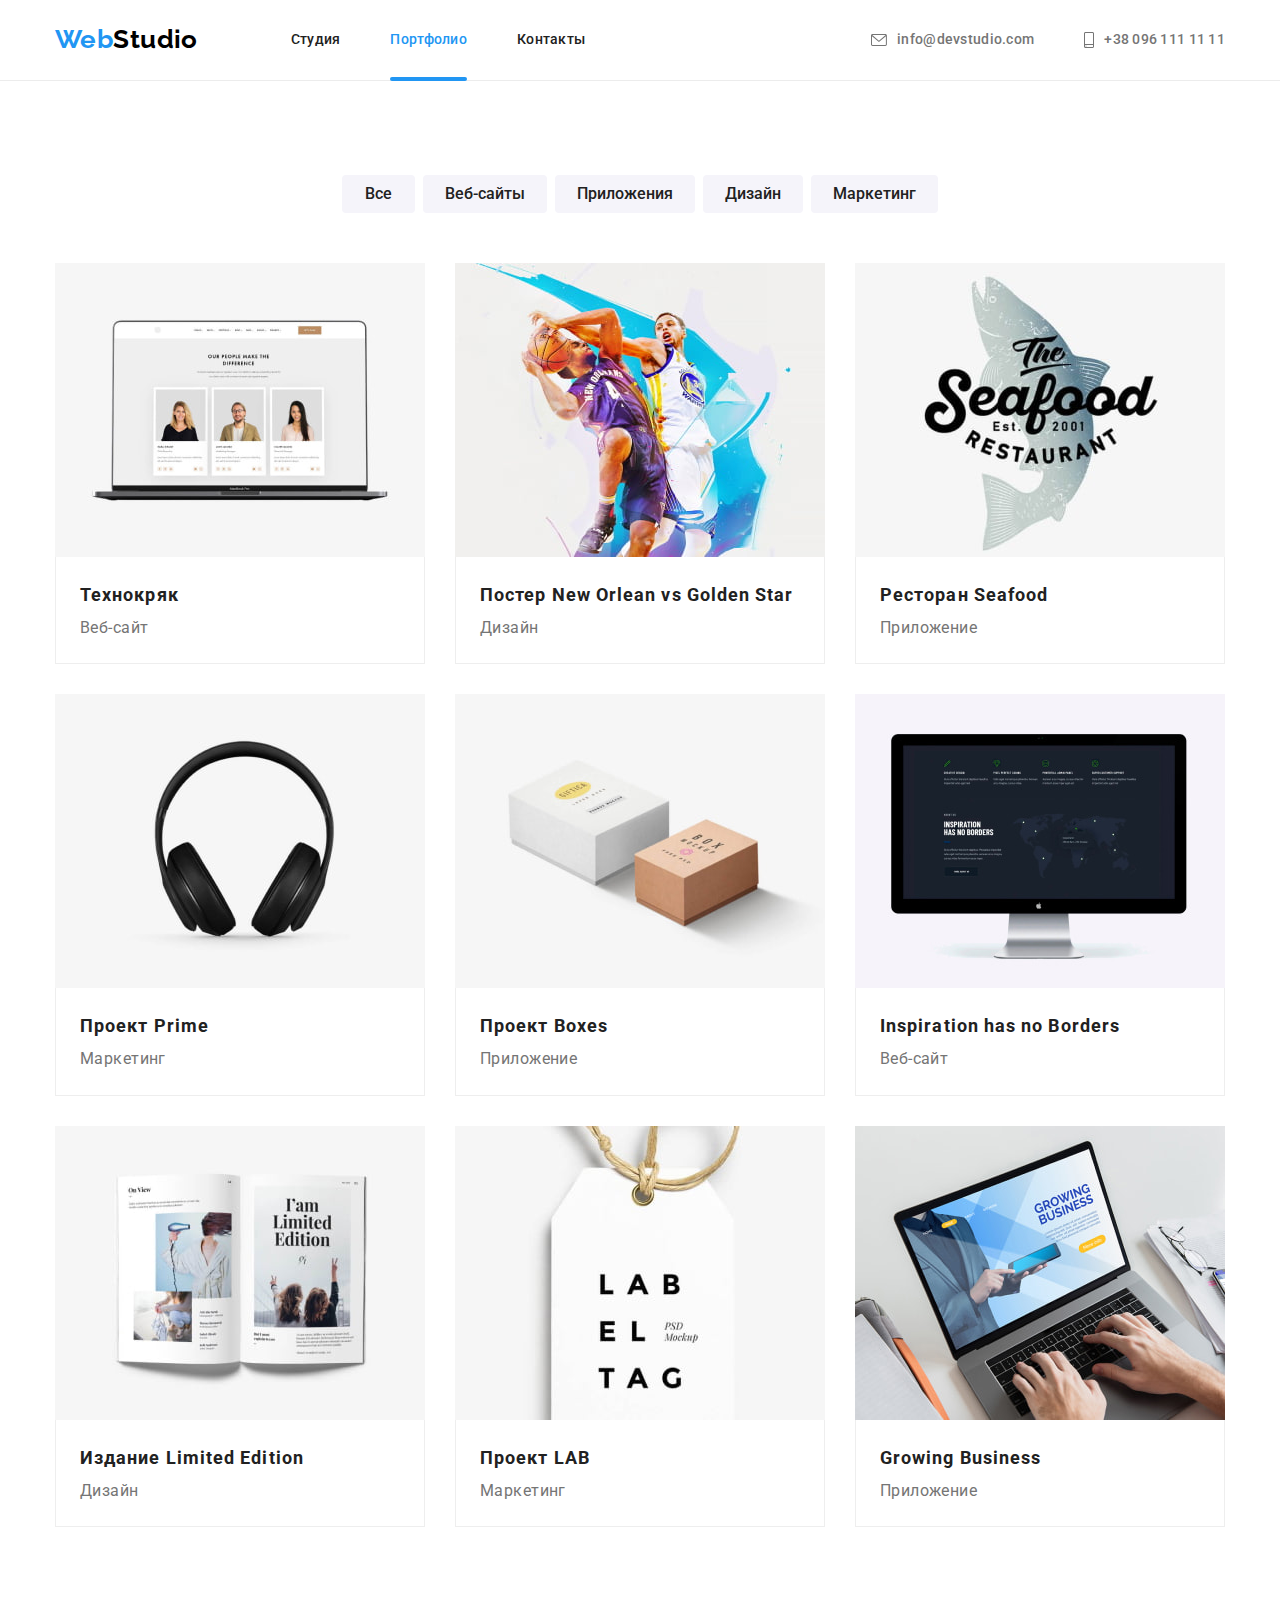
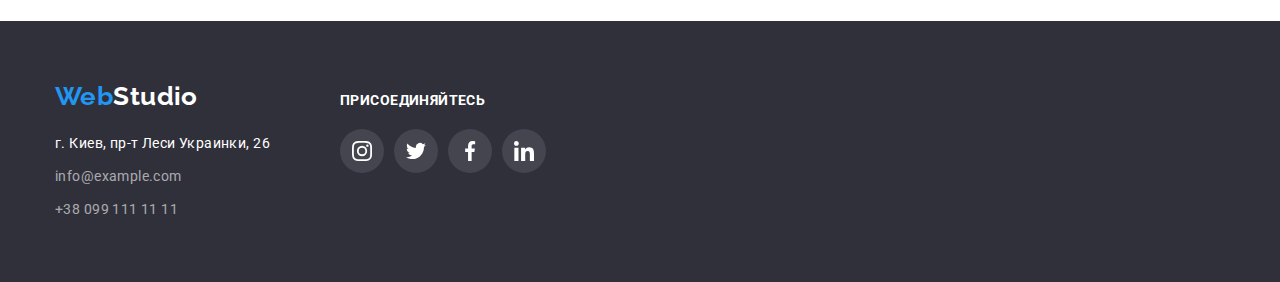
==== portfolio.html @ b10bb360 "Клонирует репозиторий и добавляет файлы из ДЗ№5" ====
<!DOCTYPE html>
<html lang="ru">
  <head>
    <meta charset="UTF-8" />
    <meta name="viewport" content="width=device-width, initial-scale=1.0" />
    <title>Document</title>
    <link
      rel="stylesheet"
      href="https://cdnjs.cloudflare.com/ajax/libs/modern-normalize/1.0.0/modern-normalize.min.css"
    />
    <link rel="preconnect" href="https://fonts.gstatic.com" />
    <link
      href="https://fonts.googleapis.com/css2?family=Raleway:wght@700&family=Roboto:wght@400;500;700;900&display=swap"
      rel="stylesheet"
    />
    <link rel="stylesheet" href="./css/styles.css" />
  </head>

  <body>
    <!-- Шапка -->
    <header class="header">
      <div class="container header-flex">
        <nav class="header-flex">
          <a href="#" class="logo"><span class="logo-item">Web</span>Studio</a>
          <ul class="nav-list">
            <li class="item">
              <a href="./index.html" class="link">Студия</a>
            </li>
            <li class="item">
              <a href="./portfolio.html" class="link current">Портфолио</a>
            </li>
            <li class="item">
              <a href="#" class="link">Контакты</a>
            </li>
          </ul>
        </nav>
        <ul class="contacts-list">
          <li class="item">
            <a href="mailto:info@devstudio.com" class="link">
              <svg class="contacts-icon" width="16" height="12">
                <use href="./images/symbol-defs (1).svg#icon-envelope"></use>
              </svg>
              info@devstudio.com</a>
          </li>
          <li class="item">
            <a href="tel:380961111111" class="link">
              <svg class="contacts-icon" width="10" height="16">
                <use href="./images/symbol-defs (1).svg#icon-smartphone"></use>
              </svg>+38 096 111 11 11</a>
          </li>
        </ul>
      </div>
    </header>
    <main>
      <section class="section">
        <div class="container">
          <h1 class="visually-hidden">Наши работы</h1>
          <ul class="filter">
            <li class="item">
              <button type="button">Все</button>
            </li>
            <li class="item">
              <button type="button">Веб-сайты</button>
            </li>
            <li class="item">
              <button type="button">Приложения</button>
            </li>
            <li class="item">
              <button type="button">Дизайн</button>
            </li>
            <li class="item">
              <button type="button">Маркетинг</button>
            </li>
          </ul>

          <ul class="works-list">
            <li class="item">
              <a href="#" class="link">
                <div class="photo-card">
                <img src="./images/li1.jpg" alt="Ноутбук" width="370" />
                <div class="card-overlay">
                  <p class="text-overlay">Технокряк это современная площадка распространения коронавируса. Компании используют эту платформу для цифрового
                  шпионажа и атак на защищённые сервера конкурентов.</p>
                </div>
              </div>
                <div class="item-border">
                  <h2 class="title">Технокряк</h2>
                  <p class="text">Веб-сайт</p>
                </div>
              </a>
            </li>
            <li class="item">
              <a href="#" class="link">
                <div class="photo-card">
                <img
                  src="./images/li2.jpg"
                  alt="Два баскетболиста"
                  width="370"
                />
                <div class="card-overlay">
                  <p class="text-overlay">Технокряк это современная площадка распространения коронавируса. Компании используют эту
                    платформу для цифрового
                    шпионажа и атак на защищённые сервера конкурентов.</p>
                </div>
                </div>
                <div class="item-border">
                  <h2 class="title">Постер New Orlean vs Golden Star</h2>
                  <p class="text">Дизайн</p>
                </div>
              </a>
            </li>
            <li class="item">
              <a href="#" class="link">
                <div class="photo-card">
                <img
                  src="./images/li3.jpg"
                  alt="Логотип ресторана"
                  width="370"
                />
                <div class="card-overlay">
                  <p class="text-overlay">Технокряк это современная площадка распространения коронавируса. Компании используют эту
                    платформу для цифрового
                    шпионажа и атак на защищённые сервера конкурентов.</p>
                </div>
                </div>
                <div class="item-border">
                  <h2 class="title">Ресторан Seafood</h2>
                  <p class="text">Приложение</p>
                </div>
              </a>
            </li>
            <li class="item">
              <a href="#" class="link">
                <div class="photo-card">
                <img
                  src="./images/li4.jpg"
                  alt="Накладные наушники"
                  width="370"
                />
                <div class="card-overlay">
                  <p class="text-overlay">Технокряк это современная площадка распространения коронавируса. Компании используют эту
                    платформу для цифрового
                    шпионажа и атак на защищённые сервера конкурентов.</p>
                </div>
                </div>
                <div class="item-border">
                  <h2 class="title">Проект Prime</h2>
                  <p class="text">Маркетинг</p>
                </div>
              </a>
            </li>
            <li class="item">
              <a href="#" class="link">
                <div class="photo-card">
                <img
                  src="./images/li5.jpg"
                  alt="Коробки с логотипами"
                  width="370"
                />
                <div class="card-overlay">
                  <p class="text-overlay">Технокряк это современная площадка распространения коронавируса. Компании используют эту
                    платформу для цифрового
                    шпионажа и атак на защищённые сервера конкурентов.</p>
                </div>
                </div>
                <div class="item-border">
                  <h2 class="title">Проект Boxes</h2>
                  <p class="text">Приложение</p>
                </div>
              </a>
            </li>
            <li class="item">
              <a href="#" class="link">
                <div class="photo-card">
                <img src="./images/li6.jpg" alt="iMac" width="370" />
                <div class="card-overlay">
                  <p class="text-overlay">Технокряк это современная площадка распространения коронавируса. Компании используют эту
                    платформу для цифрового
                    шпионажа и атак на защищённые сервера конкурентов.</p>
                </div>
                </div>
                <div class="item-border">
                  <h2 class="title">Inspiration has no Borders</h2>
                  <p class="text">Веб-сайт</p>
                </div>
              </a>
            </li>
            <li class="item">
              <a href="#" class="link">
                <div class="photo-card">
                <img
                  src="./images/li7.jpg"
                  alt="Раскрытый журнал"
                  width="370"
                />
                <div class="card-overlay">
                  <p class="text-overlay">Технокряк это современная площадка распространения коронавируса. Компании используют эту
                    платформу для цифрового
                    шпионажа и атак на защищённые сервера конкурентов.</p>
                </div>
                </div>
                <div class="item-border">
                  <h2 class="title">Издание Limited Edition</h2>
                  <p class="text">Дизайн</p>
                </div>
              </a>
            </li>
            <li class="item">
              <a href="#" class="link">
                <div class="photo-card">
                <img
                  src="./images/li8.jpg"
                  alt="Бирка с логотипом"
                  width="370"
                />
                <div class="card-overlay">
                  <p class="text-overlay">Технокряк это современная площадка распространения коронавируса. Компании используют эту
                    платформу для цифрового
                    шпионажа и атак на защищённые сервера конкурентов.</p>
                </div>
              </div>
                <div class="item-border">
                  <h2 class="title">Проект LAB</h2>
                  <p class="text">Маркетинг</p>
                </div>
              </a>
            </li>
            <li class="item">
              <a href="#" class="link">
                <div class="photo-card">
                <img
                  src="./images/li9.jpg"
                  alt="Ноутбук, на котором печатают"
                  width="370"
                />
                <div class="card-overlay">
                  <p class="text-overlay">Технокряк это современная площадка распространения коронавируса. Компании используют эту
                    платформу для цифрового
                    шпионажа и атак на защищённые сервера конкурентов.</p>
                </div>
                </div>
                <div class="item-border">
                  <h2 class="title">Growing Business</h2>
                  <p class="text">Приложение</p>
                </div>
              </a>
            </li>
          </ul>
        </div>
      </section>
    </main>
    <!-- Футер -->
    <footer class="footer">
      <div class="container">
        <div class="footer-blocks">
          <div class="contacts-block">
            <a href="#" class="logo"><span class="logo-item">Web</span>Studio</a>
            <address>г. Киев, пр-т Леси Украинки, 26</address>
            <ul>
              <li class="contacts-item">
                <a href="mailto:info@example.com" class="contacts-link">info@example.com</a>
              </li>
              <li class="contacts-item">
                <a href="tel:380991111111" class="contacts-link">+38 099 111 11 11</a>
              </li>
            </ul>
          </div>
    
          <div class="join-block">
            <p class="join-title">присоединяйтесь</p>
            <ul class="join-list">
              <li class="join-item">
                <a href="#" class="join-link">
                  <svg class="join-logo">
                    <use href="./images/symbol-defs (1).svg#icon-instagram"></use>
                  </svg>
                </a>
              </li>
              <li class="join-item">
                <a href="#" class="join-link">
                  <svg class="join-logo">
                    <use href="./images/symbol-defs (1).svg#icon-twitter"></use>
                  </svg>
                </a>
              </li>
              <li class="join-item">
                <a href="#" class="join-link">
                  <svg class="join-logo">
                    <use href="./images/symbol-defs (1).svg#icon-facebook"></use>
                  </svg>
                </a>
              </li>
              <li class="join-item">
                <a href="#" class="join-link">
                  <svg class="join-logo">
                    <use href="./images/symbol-defs (1).svg#icon-linkedin"></use>
                  </svg>
                </a>
              </li>
            </ul>
          </div>
        </div>
      </div>
    </footer>
  </body>
</html>
---- css/styles.css ----
:root {
  --primary-text-color: #757575;
  --title-text-color: #212121;
  --white-color: #ffffff;
  --accent-color: #2196f3;
  --primary-bcg-color: #2f303a;
  --sec-bcg-color: #f5f4fa;
  --black-color: #000000;
  --rgba-opacity-color: rgba(255, 255, 255, 0.6);
  --logo-color: #afb1b8;
  --hero-bcg-color: #c4c4c4;
  --item-border-color: #eeeeee;
  --animation-timing: 250ms;
  --cubic-bezier: cubic-bezier(0.4, 0, 0.2, 1);
}

body {
  font-family: Roboto, sans-serif;
  letter-spacing: 0.03em;
  font-size: 14px;
}

ul {
  list-style: none;
  margin-top: 0;
  margin-bottom: 0;
  padding-left: 0;
}

h1,
h2,
h3,
p {
  margin-top: 0;
  margin-bottom: 0;
}

img {
  display: block;
  max-width: 100%;
  height: auto;
}

.container {
  margin-left: auto;
  margin-right: auto;
  width: 1200px;
  padding-left: 15px;
  padding-right: 15px;
}

/* Шапка сайта */

.header {
  display: flex;

  background-color: var(--white-color);
  border-bottom: 1px solid #ececec;
}

.header-flex {
  max-height: 80px;
  display: flex;
  align-items: center;
}

.logo,
.logo-item {
  color: var(--black-color);

  font-family: Raleway, sans-serif;
  font-weight: 700;
  font-size: 26px;
  line-height: 1.2;
  text-decoration: none;
}

.logo-item {
  color: var(--accent-color);
}

.nav-list {
  display: flex;
  margin-left: 93px;
}

.nav-list .item:not(:last-child) {
  margin-right: 50px;
}

.nav-list,
.contacts-list {
  padding: 0;
  font-weight: 500;
  line-height: 1.14;
  letter-spacing: 0.02em;
}

.nav-list .link {
  position: relative;

  display: block;
  padding-top: 32px;
  padding-bottom: 32px;

  color: var(--title-text-color);
  text-decoration: none;

  transition-property: color;
  transition-duration: var(--animation-timing);
  transition-timing-function: var(--cubic-bezier);
}

.nav-list .link::after {
  content: '';

  position: absolute;
  left: 0;
  bottom: -1px;

  border-radius: 2px;

  width: 100%;
  height: 4px;

  background-color: var(--accent-color);

  opacity: 0;

  transition-property: opacity;
  transition-duration: var(--animation-timing);
  transition-timing-function: var(--cubic-bezier);
}

.link.current::after,
.nav-list .link:hover::after,
.nav-list .link:focus::after {
  opacity: 1;
}

.nav-list .link:hover,
.nav-list .link:focus {
  color: var(--accent-color);
}

.nav-list .link.current {
  color: var(--accent-color);
}

.contacts-list {
  display: flex;
  align-items: center;
  margin-left: auto;
}

.contacts-list .item:not(:last-child) {
  margin-right: 50px;
}

.contacts-list .link {
  display: flex;
  align-items: center;
  /* display: block; */
  padding-top: 32px;
  padding-bottom: 32px;

  color: var(--primary-text-color);
  text-decoration: none;

  fill: currentColor;

  transition-property: color;
  transition-duration: var(--animation-timing);
  transition-timing-function: var(--cubic-bezier);
}

.contacts-list .link:hover,
.contacts-list .link:focus {
  color: var(--accent-color);
  fill: currentColor;
}

.contacts-icon {
  margin-right: 10px;
}

.contacts-icon:hover,
.contacts-icon:focus {
  color: var(--accent-color);
}

/* Своство Секций */

.section {
  padding-top: 94px;
  padding-bottom: 94px;
}

/* Секция Герой */

.overlay {
  max-width: 1600px;
  height: 600px;
  margin-left: auto;
  margin-right: auto;
  background-image: linear-gradient(
      to bottom,
      rgba(47, 48, 58, 0.4),
      rgba(47, 48, 58, 0.4)
    ),
    url('../images/Img.jpg');
  background-color: var(--hero-bcg-color);
}

.hero {
  text-align: center;
}

.hero-container {
  margin-left: auto;
  margin-right: auto;
  width: 696px;
  height: 120px;
  margin-bottom: 30px;
}

.hero.section {
  padding-top: 200px;
  padding-bottom: 200px;
}

.hero-title {
  color: var(--white-color);

  font-weight: 900;
  font-size: 44px;
  line-height: 1.36;
  text-transform: uppercase;
  letter-spacing: 0.06em;
}

.button {
  border-radius: 4px;
  padding: 10px 32px;
  min-width: 200px;
  border-style: none;
  outline: none;
  cursor: pointer;

  box-shadow: 0px 4px 4px rgba(0, 0, 0, 0.15);
  border-radius: 4px;

  color: var(--white-color);
  background-color: var(--accent-color);

  font-weight: 700;
  font-size: 16px;
  line-height: 1.9;
  letter-spacing: 0.06em;
}

/* Секция с преимуществами */

.visually-hidden {
  position: absolute;
  clip: rect(0 0 0 0);
  width: 1px;
  height: 1px;
  margin: -1px;
}

.icon-back {
  display: flex;
  justify-content: center;
  align-items: center;
  width: 270px;
  height: 120px;
  background-color: var(--sec-bcg-color);
  margin-bottom: 30px;
  border-radius: 4px;
}

.features-list {
  display: flex;
}

.features-list .item {
  width: 270px;
}

.features-list .item:not(:last-child) {
  margin-right: 30px;
}

.features .list-title {
  margin-bottom: 10px;

  color: var(--title-text-color);

  font-weight: 700;
  line-height: 1.43;
  text-transform: uppercase;
}

.features .list-text {
  color: var(--primary-text-color);

  font-weight: 400;
  line-height: 1.71;
}

/* Секция с родом занятия компании */

.work.section {
  padding-top: 0;
}

.work-list {
  display: flex;
}

.work-list .item:not(:last-child) {
  margin-right: 30px;
}

/* .work-list .item::after {
  content: '';
} */

.work-overlay {
  position: relative;
}

.work-name {
  position: absolute;
  left: 0;
  bottom: 0;
  width: 100%;
  height: 70px;

  display: flex;
  align-items: center;
  justify-content: center;

  background-color: rgba(47, 48, 58, 0.8);
}

.work-text {
  color: var(--white-color);

  font-weight: 700;
  line-height: 1.14;
  text-align: center;
  text-transform: uppercase;
}

.section-title {
  margin-bottom: 50px;

  color: var(--title-text-color);

  font-weight: 700;
  font-size: 36px;
  line-height: 1.16;
  text-align: center;
}

/* Секция с членами команды */

.members {
  background-color: var(--sec-bcg-color);
}

.members .list-title {
  margin-bottom: 10px;

  color: var(--title-text-color);

  font-weight: 500;
  font-size: 16px;
  line-height: 1.2;
}

.members-list {
  display: flex;
}

.members-list .item {
  background-color: var(--white-color);
  text-align: center;
  border-radius: 0px 0px 4px 4px;
  box-shadow: 0px 1px 3px rgba(0, 0, 0, 0.12), 0px 1px 1px rgba(0, 0, 0, 0.14),
    0px 2px 1px rgba(0, 0, 0, 0.2);
}

.members-list .item:not(:last-child) {
  margin-right: 30px;
}

.members .list-text {
  color: var(--primary-text-color);

  font-weight: 400;
  font-size: 16px;
  line-height: 1.2;
  margin-bottom: 16px;
}

.members-list .members-descr {
  padding-top: 30px;
  padding-bottom: 30px;
}

.social-list {
  display: flex;
  align-items: center;
  justify-content: center;
}

.social-list .item-logo:not(:last-child) {
  margin-right: 10px;
}

.social-list .link {
  display: flex;
  justify-content: center;
  align-items: center;
  width: 44px;
  height: 44px;

  color: var(--logo-color);

  fill: currentColor;

  transition-property: background-color, color, border-radius;
  transition-duration: var(--animation-timing);
  transition-timing-function: var(--cubic-bezier);
}

.social-list .link:hover,
.social-list .link:focus {
  background-color: var(--accent-color);
  color: var(--white-color);
  border-radius: 50%;
  fill: currentColor;
}

.social-logo {
  width: 20px;
  height: 20px;
}

/* Секция с нашими клиентами */

.clients-list {
  display: flex;
  align-items: center;
  justify-content: center;
}

.clients-link {
  display: flex;
  align-items: center;
  justify-content: center;
  width: 170px;
  height: 90px;
  border: 1px solid var(--logo-color);
  border-radius: 4px;

  list-style: none;
  color: var(--logo-color);

  fill: currentColor;

  transition-property: border, color;
  transition-duration: var(--animation-timing);
  transition-timing-function: var(--cubic-bezier);
}

.clients-link:hover,
.clients-link:focus {
  border: 1px solid var(--accent-color);
  color: var(--accent-color);
  fill: currentColor;
}

.clients-item:not(:last-child) {
  margin-right: 30px;
}

/* Футер */
.footer {
  background-color: var(--primary-bcg-color);
  padding-top: 60px;
  padding-bottom: 60px;
}

.footer-blocks {
  display: flex;
  align-items: baseline;
}

.contacts-block {
  margin-right: 70px;
}

.footer .logo {
  display: inline-block;
  color: var(--white-color);
  margin-bottom: 20px;
}

address {
  margin-bottom: 9px;

  color: var(--white-color);

  font-style: normal;
  font-weight: 400;
  line-height: 1.71;
}

.footer .contacts-link {
  color: var(--rgba-opacity-color);

  font-weight: 400;
  line-height: 1.71;
  text-decoration: none;

  transition-property: color;
  transition-duration: var(--animation-timing);
  transition-timing-function: var(--cubic-bezier);
  /* transition: var(--animation-timing) var(--cubic-bezier); */
}

.footer .contacts-link:hover,
.footer .contacts-link:focus {
  color: var(--accent-color);
}

.contacts-item:not(:last-child) {
  margin-bottom: 9px;
}

.join-list {
  display: flex;
}

.join-title {
  margin-bottom: 20px;

  font-weight: 700;
  line-height: 1.14;
  text-transform: uppercase;

  color: var(--white-color);
}

.join-link {
  display: flex;
  justify-content: center;
  align-items: center;

  width: 44px;
  height: 44px;
  color: var(--white-color);
  background-color: rgba(255, 255, 255, 0.1);
  border-radius: 50%;

  fill: currentColor;

  transition-property: background-color;
  transition-duration: var(--animation-timing);
  transition-timing-function: var(--cubic-bezier);
  /* transition: var(--animation-timing) var(--cubic-bezier); */
}

.join-link:hover,
.join-link:focus {
  background-color: var(--accent-color);
  fill: currentColor;
}

.join-logo {
  width: 20px;
  height: 20px;
}

.join-item:not(:last-child) {
  margin-right: 10px;
}

/* Портфолио */

.filter {
  display: flex;
  justify-content: center;
  margin-bottom: 50px;
}

.filter .item:not(:last-child) {
  margin-right: 8px;
}

.filter button {
  border-radius: 4px;
  padding: 6px 22px;
  min-width: 73px;
  border-style: none;
  outline: none;
  cursor: pointer;

  border-radius: 4px;

  color: var(--title-text-color);
  background-color: var(--sec-bcg-color);

  font-family: inherit;
  font-weight: 500;
  font-size: 16px;
  line-height: 1.62;

  transition-property: color, background-color, box-shadow;
  transition-duration: var(--animation-timing);
  transition-timing-function: var(--cubic-bezier);
}
.filter button:hover,
.filter button:focus {
  color: var(--white-color);
  background-color: var(--accent-color);

  box-shadow: 0px 3px 1px rgba(0, 0, 0, 0.1), 0px 1px 2px rgba(0, 0, 0, 0.08),
    0px 2px 2px rgba(0, 0, 0, 0.12);
}

.works-list {
  display: flex;
  flex-wrap: wrap;

  background-color: var(--white-color);
}

.item-border .title {
  margin-bottom: 4px;

  color: var(--title-text-color);

  font-weight: 700;
  font-size: 18px;
  line-height: 2;
  letter-spacing: 0.06em;
}

.works-list .text {
  color: var(--primary-text-color);

  font-weight: 400;
  font-size: 16px;
  line-height: 1.9;
}

.works-list .link {
  display: block;
  text-decoration: none;

  position: relative;

  transition-property: box-shadow;
  transition-duration: var(--animation-timing);
  transition-timing-function: var(--cubic-bezier);
}

.works-list .link:hover,
.works-list .link:focus {
  box-shadow: 0px 1px 1px rgba(0, 0, 0, 0.12), 0px 4px 4px rgba(0, 0, 0, 0.06),
    1px 4px 6px rgba(0, 0, 0, 0.16);
}

.item-border {
  border-right: 1px solid var(--item-border-color);
  border-bottom: 1px solid var(--item-border-color);
  border-left: 1px solid var(--item-border-color);
  padding: 20px 24px 20px 24px;
  width: 370px;
}

.works-list .item {
  width: calc((100% - 60px) / 3);
  margin-right: 30px;
  margin-bottom: 30px;
}

.works-list .item:nth-child(3n) {
  margin-right: 0;
}

.works-list .item:nth-last-child(-n + 3) {
  margin-bottom: 0;
}

.item-border .title {
  margin: 0;
}

.photo-card {
  position: relative;
  overflow: hidden;
}

.card-overlay {
  position: absolute;

  left: 0;
  top: 100%;
  width: 100%;
  height: 100%;

  padding: 63px 24px;

  background-color: rgba(33, 150, 243, 0.9);

  transform: translateY(0);

  transition-property: transform;
  transition-duration: var(--animation-timing);
  transition-timing-function: var(--cubic-bezier);
}

.text-overlay {
  font-weight: 400;
  font-size: 18px;
  line-height: 1.56;
  letter-spacing: 0.03em;

  color: var(--white-color);
}

.works-list .link:hover .card-overlay,
.works-list .link:focus .card-overlay {
  transform: translateY(-100%);
}

/* Модалка */
.backdrop {
  position: fixed;
  top: 0;
  left: 0;

  width: 100%;
  height: 100%;

  background-color: rgba(0, 0, 0, 0.2);

  opacity: 1;

  transition-property: opacity;
  transition-duration: var(--animation-timing);
  transition-timing-function: var(--cubic-bezier);
}

.backdrop.is-hidden {
  opacity: 0;
  pointer-events: none;
}

.backdrop.ishidden .modal {
  transform: translate(-50%, -50%) scale(1, 1);
}

.modal {
  position: absolute;
  top: 50%;
  left: 50%;
  transform: translate(-50%, -50%);

  width: 528px;
  height: 581px;

  background-color: var(--white-color);
  border-radius: 4px;
  box-shadow: 0px 1px 3px rgba(0, 0, 0, 0.12), 0px 1px 1px rgba(0, 0, 0, 0.14),
    0px 2px 1px rgba(0, 0, 0, 0.2);

  transform: translate(-50%, -50%) scale(1);
  transition-property: transform;
  transition-duration: var(--animation-timing);
  transition-timing-function: var(--cubic-bezier);
}

.modal-button {
  position: absolute;
  top: 8px;
  right: 8px;

  width: 30px;
  height: 30px;
  display: flex;
  align-items: center;
  justify-content: center;

  border: 1px solid rgba(0, 0, 0, 0.1);
  border-radius: 50%;

  background-color: var(--white-color);
  cursor: pointer;
}
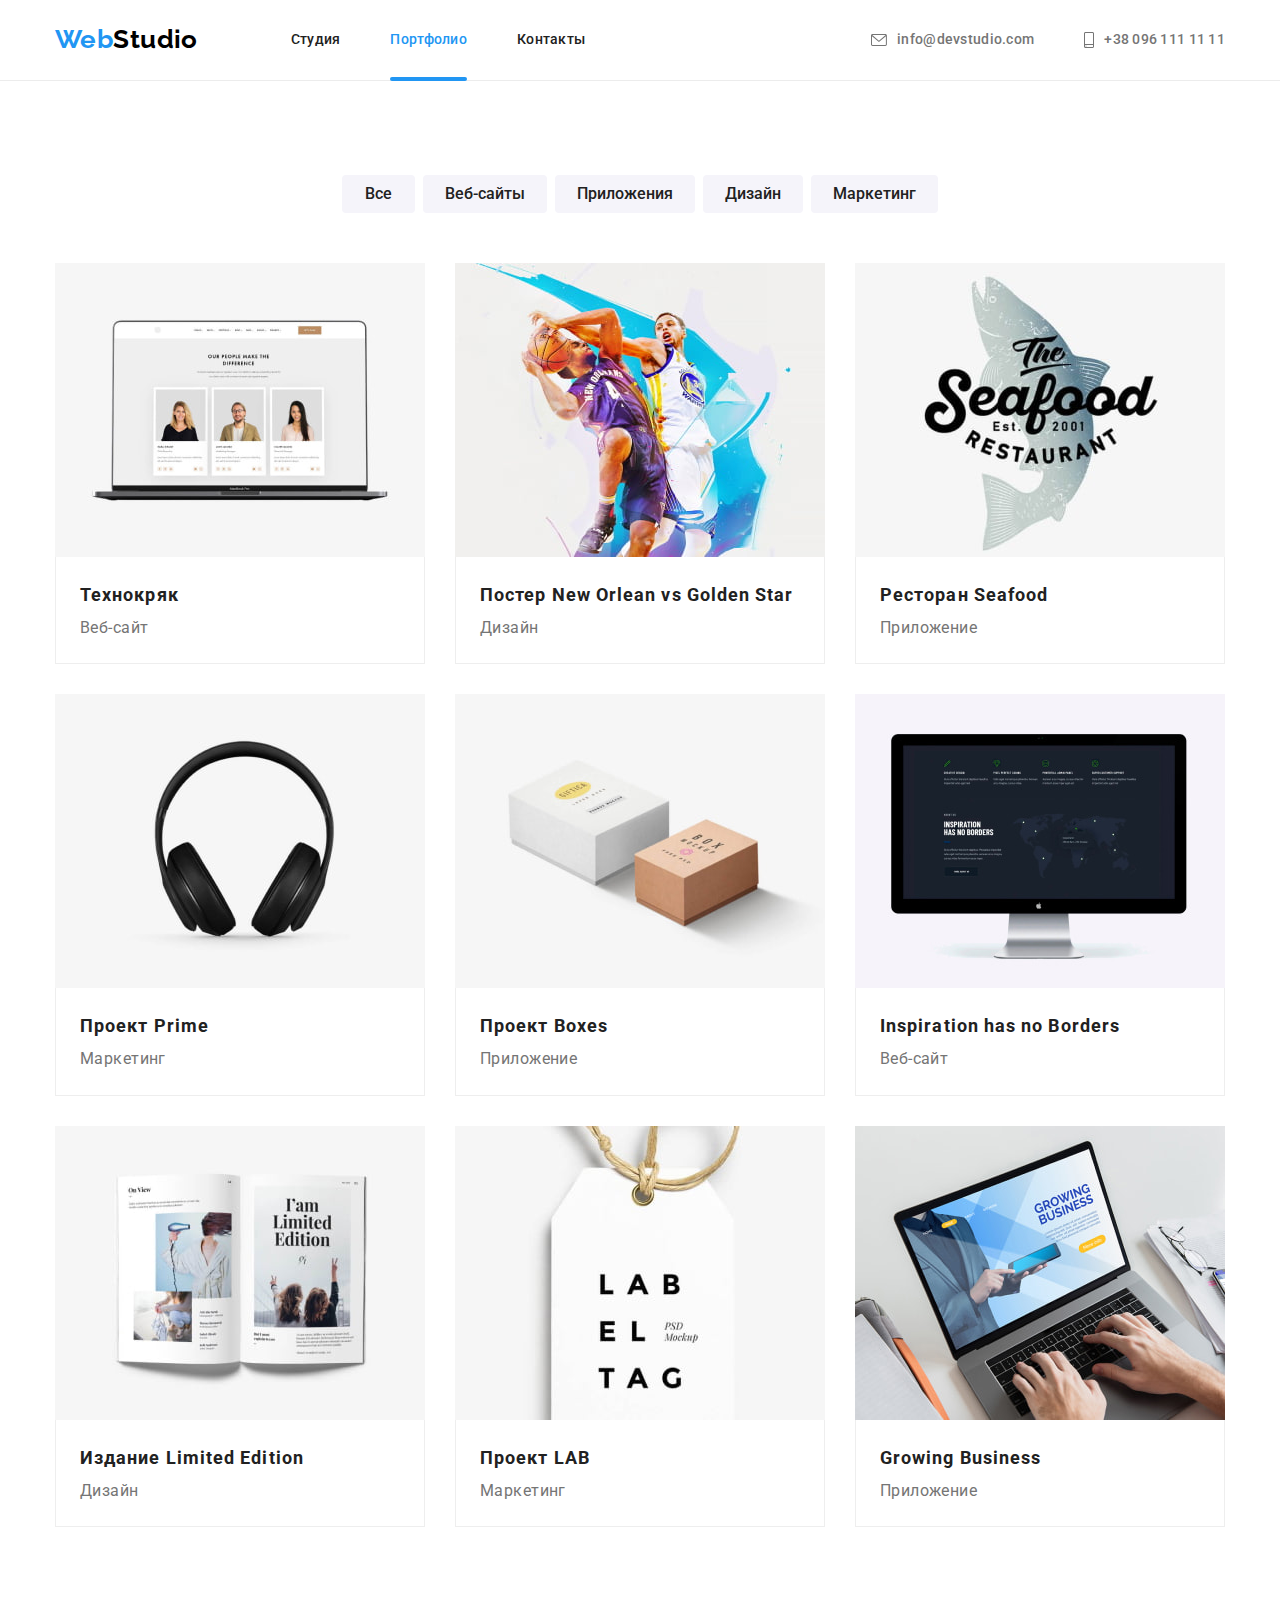
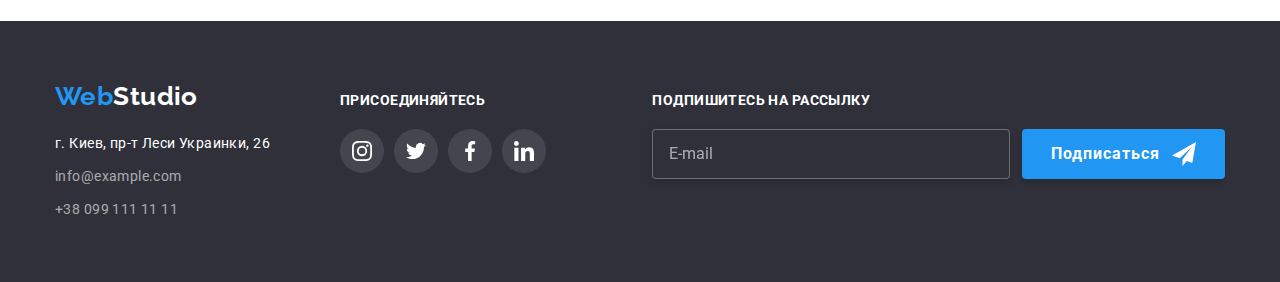
==== commit 6e2d8932: "добавляет разметку и стилизацию форм" ====
--- a/portfolio.html
+++ b/portfolio.html
@@ -299,6 +299,24 @@
               </li>
             </ul>
           </div>
+          <div class="subscribe-block">
+            <p class="subscribe-title">Подпишитесь на рассылку</p>
+            <form autocomplete="off">
+              <div class="subscribe-container">
+                <input type="text" name="email" class="subscribe-input" placeholder="E-mail">
+                <button type="button" class="subscribe-btn">
+                  <span class="sub-btn-container">
+                    <span>Подписаться</span>
+                    <svg width="24" height="24" class="subscribe-icon">
+                      <use href="./images/symbol-defs (1).svg#icon-send"></use>
+                    </svg>
+                  </span>
+                </button>
+              </div>
+          
+            </form>
+          
+          </div>
         </div>
       </div>
     </footer>
--- a/css/styles.css
+++ b/css/styles.css
@@ -10,6 +10,8 @@
   --logo-color: #afb1b8;
   --hero-bcg-color: #c4c4c4;
   --item-border-color: #eeeeee;
+  --form-border-color: rgba(33, 33, 33, 0.2);
+  --box-shadow-color: rgba(0, 0, 0, 0.15);
   --animation-timing: 250ms;
   --cubic-bezier: cubic-bezier(0.4, 0, 0.2, 1);
 }
@@ -160,7 +162,6 @@
 .contacts-list .link {
   display: flex;
   align-items: center;
-  /* display: block; */
   padding-top: 32px;
   padding-bottom: 32px;
 
@@ -239,7 +240,8 @@
   letter-spacing: 0.06em;
 }
 
-.button {
+.button,
+.form-btn {
   border-radius: 4px;
   padding: 10px 32px;
   min-width: 200px;
@@ -247,7 +249,7 @@
   outline: none;
   cursor: pointer;
 
-  box-shadow: 0px 4px 4px rgba(0, 0, 0, 0.15);
+  box-shadow: 0px 4px 4px var(--box-shadow-color);
   border-radius: 4px;
 
   color: var(--white-color);
@@ -255,8 +257,16 @@
 
   font-weight: 700;
   font-size: 16px;
-  line-height: 1.9;
+  line-height: 1.87;
   letter-spacing: 0.06em;
+}
+
+/* Кнопка формы */
+.form-btn {
+  display: block;
+  padding: 10px 55px;
+  margin-right: auto;
+  margin-left: auto;
 }
 
 /* Секция с преимуществами */
@@ -803,4 +813,268 @@
 
   background-color: var(--white-color);
   cursor: pointer;
-}
+
+  transition-property: fill;
+  transition-duration: var(--animation-timing);
+  transition-timing-function: var(--cubic-bezier);
+}
+
+.modal-button:hover,
+.modal-button:focus {
+  fill: var(--accent-color);
+  outline: none;
+}
+
+.form-container {
+  width: 448px;
+  margin-right: auto;
+  margin-left: auto;
+  margin-top: 40px;
+  margin-bottom: 40px;
+}
+
+.modal-title {
+  font-weight: 700;
+  font-size: 20px;
+  line-height: 1.15;
+  text-align: center;
+  letter-spacing: 0.03em;
+
+  color: var(--title-text-color);
+
+  margin-bottom: 12px;
+}
+
+.form-field {
+  position: relative;
+}
+
+.form-name {
+  display: inline-block;
+  margin-bottom: 4px;
+
+  font-weight: 400;
+  font-size: 12px;
+  line-height: 1.17;
+  letter-spacing: 0.01em;
+
+  color: var(--primary-text-color);
+}
+
+.form-input {
+  width: 100%;
+  height: 40px;
+  margin-bottom: 10px;
+  padding: 12px 42px;
+}
+
+.form-comment {
+  width: 100%;
+  height: 120px;
+  padding: 12px 16px;
+  margin-bottom: 20px;
+
+  resize: none;
+}
+
+.form-input,
+.form-comment {
+  border: 1px solid var(--form-border-color);
+  border-radius: 4px;
+
+  transition-property: border-color;
+  transition-duration: var(--animation-timing);
+  transition-timing-function: var(--cubic-bezier);
+}
+
+.checkbox-label {
+  font-weight: 400;
+  line-height: 1.71;
+
+  color: var(--primary-text-color);
+  margin-left: 8px;
+}
+
+.checkbox-link {
+  color: var(--accent-color);
+  text-decoration-skip-ink: none;
+}
+
+.checkbox-fied {
+  display: flex;
+  align-items: center;
+  margin-bottom: 30px;
+}
+
+.input-icon-container {
+  position: relative;
+  width: 100%;
+  height: 40px;
+  margin-bottom: 10px;
+}
+
+.input-icon {
+  position: absolute;
+  left: 12px;
+  top: 50%;
+  transform: translateY(-50%);
+  fill: var(--title-text-color);
+
+  transition-property: fill;
+  transition-duration: var(--animation-timing);
+  transition-timing-function: var(--cubic-bezier);
+}
+
+.form-comment::placeholder {
+  font-weight: 400;
+  font-size: 12px;
+  line-height: 1.17;
+  letter-spacing: 0.01em;
+
+  color: rgba(117, 117, 117, 0.5);
+}
+
+.input-icon-container:hover .form-input,
+.form-comment:hover,
+.form-comment:focus,
+.input-icon-container:focus-within .form-input {
+  outline: none;
+  border-color: var(--accent-color);
+  cursor: pointer;
+}
+
+.input-icon-container:hover .input-icon,
+.input-icon-container:focus-within .input-icon {
+  fill: var(--accent-color);
+  cursor: pointer;
+}
+
+.form-input {
+  position: relative;
+}
+
+.checkbox-label {
+  padding-left: 25px;
+  margin: 0;
+  position: relative;
+}
+.checkbox-label:before {
+  content: '';
+  position: absolute;
+  left: 0px;
+  top: 50%;
+  transform: translateY(-50%);
+
+  width: 16px;
+  height: 15px;
+
+  border: 2px solid var(--title-text-color);
+  border-radius: 2px;
+
+  transition-property: background-color, border;
+  transition-duration: var(--animation-timing);
+  transition-timing-function: var(--cubic-bezier);
+}
+.checkbox-fied input:checked + .checkbox-label:before {
+  border: 2px solid var(--accent-color);
+  background-color: var(--accent-color);
+}
+
+.checkbox-fied input:checked + .checkbox-label::after {
+  content: '';
+  position: absolute;
+  left: 0px;
+  top: 50%;
+  transform: translateY(-50%);
+
+  width: 16px;
+  height: 15px;
+  background-image: url(/images/Vector.svg);
+  background-size: contain;
+  background-repeat: no-repeat;
+  background-position: 50% 50%;
+  background-origin: border-box;
+}
+
+.subscribe-block {
+  margin-left: auto;
+}
+
+.subscribe-title {
+  margin-bottom: 20px;
+
+  font-weight: 700;
+  font-size: 14px;
+  line-height: 1.14;
+  text-transform: uppercase;
+
+  color: var(--white-color);
+}
+
+.subscribe-input {
+  width: 358px;
+  height: 50px;
+
+  padding: 15px 16px;
+
+  border: 1px solid rgba(255, 255, 255, 0.3);
+  box-sizing: border-box;
+  filter: drop-shadow(0px 4px 4px rgba(0, 0, 0, 0.15));
+  border-radius: 4px;
+  background-color: var(--primary-bcg-color);
+
+  color: var(--rgba-opacity-color);
+
+  cursor: pointer;
+}
+
+.subscribe-input::placeholder {
+  font-weight: 400;
+  font-size: 16px;
+  line-height: 20px;
+
+  color: var(--rgba-opacity-color);
+}
+
+.subscribe-input:focus {
+  outline: none;
+}
+
+.subscribe-btn {
+  display: inline-block;
+  text-align: center;
+  min-width: 200px;
+  height: 50px;
+  padding: 10px 29px;
+  margin-left: 12px;
+
+  background-color: var(--accent-color);
+  color: var(--white-color);
+
+  font-weight: 700;
+  font-size: 16px;
+  line-height: 1.87;
+  letter-spacing: 0.06em;
+
+  border-style: none;
+  outline: none;
+  cursor: pointer;
+
+  box-shadow: 0px 4px 4px var(--box-shadow-color);
+  border-radius: 4px;
+}
+
+.sub-btn-container {
+  display: flex;
+  align-items: center;
+}
+
+.subscribe-icon {
+  margin-left: 12px;
+}
+
+.subscribe-container {
+  display: flex;
+  align-items: center;
+  justify-content: center;
+}
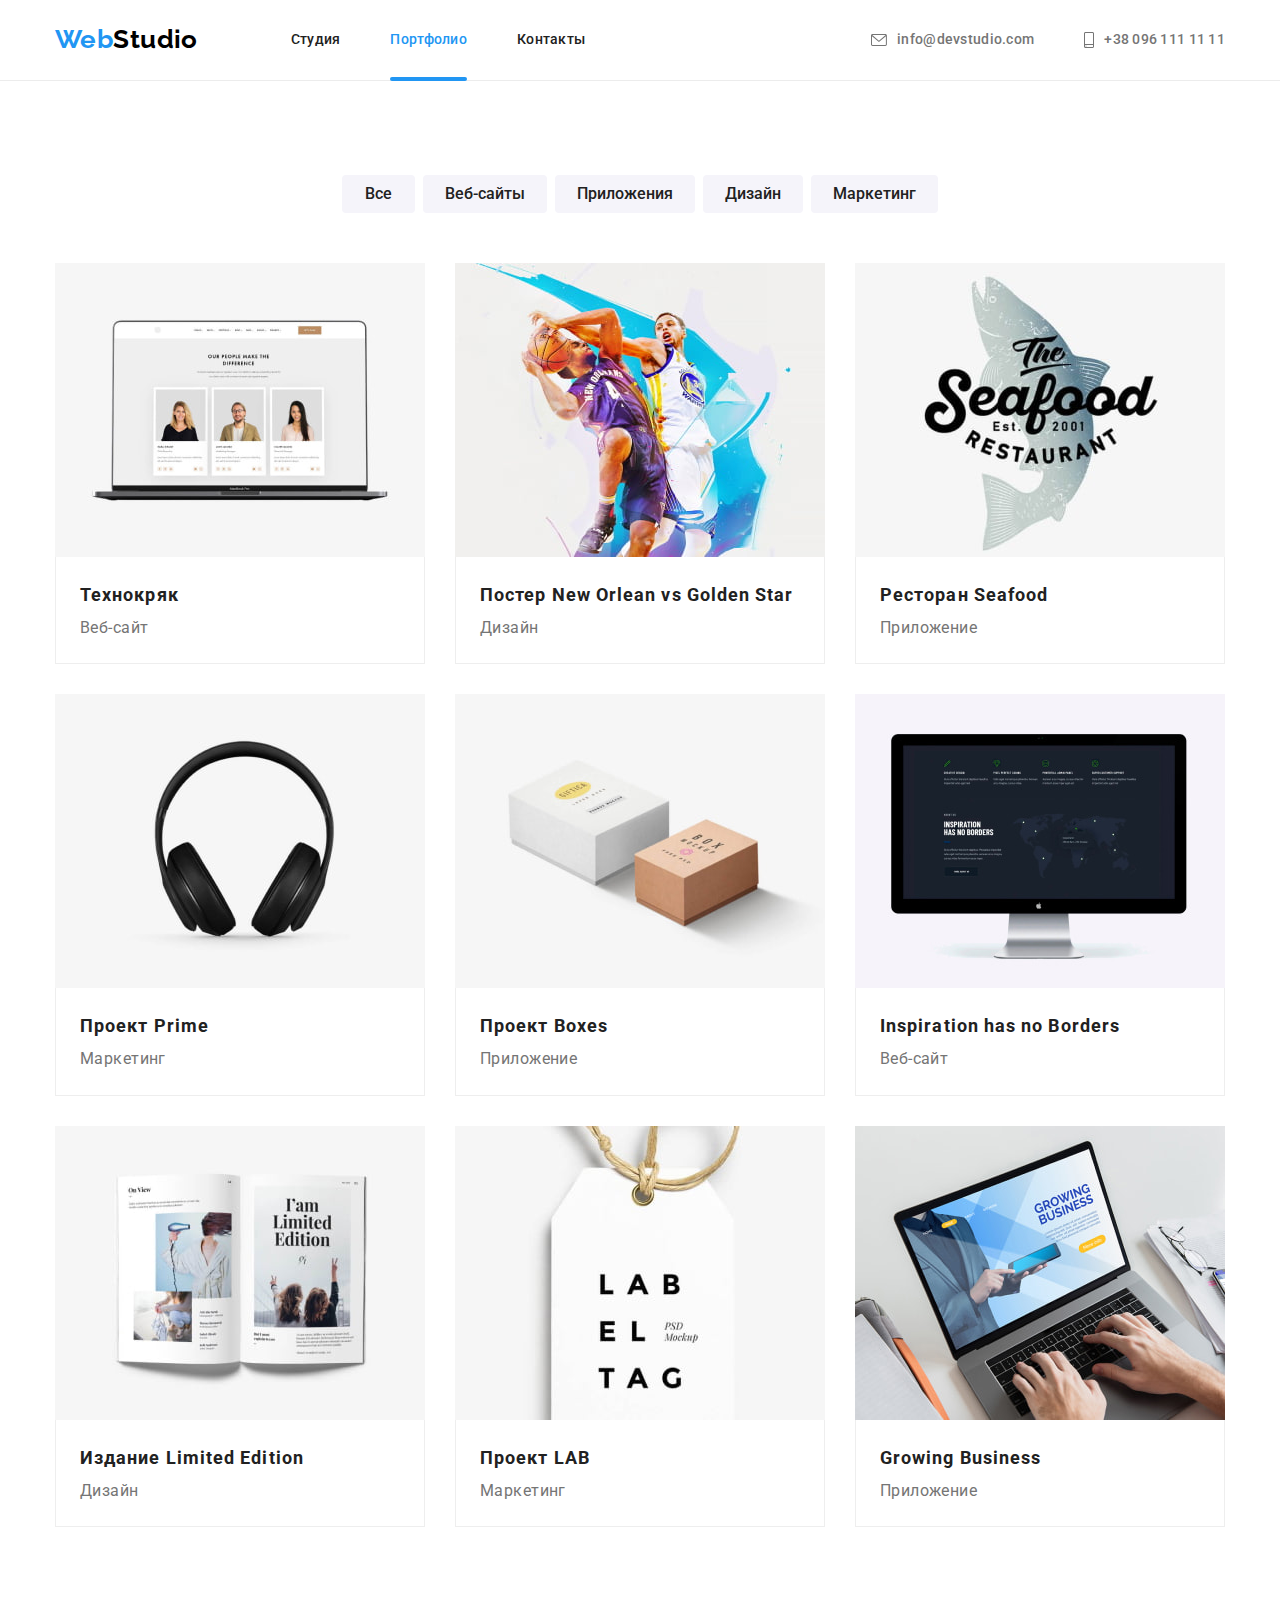
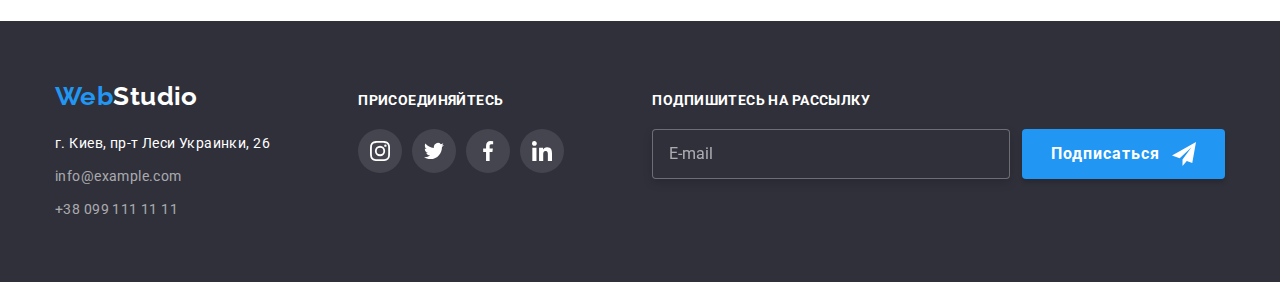
==== commit b2dc2801: "Исправляет ошибку в названии спрайта и вносит правки в ширину карточки портфолио" ====
--- a/portfolio.html
+++ b/portfolio.html
@@ -38,14 +38,14 @@
           <li class="item">
             <a href="mailto:info@devstudio.com" class="link">
               <svg class="contacts-icon" width="16" height="12">
-                <use href="./images/symbol-defs (1).svg#icon-envelope"></use>
+                <use href="./images/symbol-defs.svg#icon-envelope"></use>
               </svg>
               info@devstudio.com</a>
           </li>
           <li class="item">
             <a href="tel:380961111111" class="link">
               <svg class="contacts-icon" width="10" height="16">
-                <use href="./images/symbol-defs (1).svg#icon-smartphone"></use>
+                <use href="./images/symbol-defs.svg#icon-smartphone"></use>
               </svg>+38 096 111 11 11</a>
           </li>
         </ul>
@@ -272,33 +272,36 @@
               <li class="join-item">
                 <a href="#" class="join-link">
                   <svg class="join-logo">
-                    <use href="./images/symbol-defs (1).svg#icon-instagram"></use>
+                    <use href="./images/symbol-defs.svg#icon-instagram"></use>
                   </svg>
                 </a>
               </li>
               <li class="join-item">
                 <a href="#" class="join-link">
                   <svg class="join-logo">
-                    <use href="./images/symbol-defs (1).svg#icon-twitter"></use>
+                    <use href="./images/symbol-defs.svg#icon-twitter"></use>
                   </svg>
                 </a>
               </li>
               <li class="join-item">
                 <a href="#" class="join-link">
                   <svg class="join-logo">
-                    <use href="./images/symbol-defs (1).svg#icon-facebook"></use>
+                    <use href="./images/symbol-defs.svg#icon-facebook"></use>
                   </svg>
                 </a>
               </li>
               <li class="join-item">
                 <a href="#" class="join-link">
                   <svg class="join-logo">
-                    <use href="./images/symbol-defs (1).svg#icon-linkedin"></use>
+                    <use href="./images/symbol-defs.svg#icon-linkedin"></use>
                   </svg>
                 </a>
               </li>
             </ul>
           </div>
+
+          <!-- форма футера -->
+          
           <div class="subscribe-block">
             <p class="subscribe-title">Подпишитесь на рассылку</p>
             <form autocomplete="off">
@@ -308,7 +311,7 @@
                   <span class="sub-btn-container">
                     <span>Подписаться</span>
                     <svg width="24" height="24" class="subscribe-icon">
-                      <use href="./images/symbol-defs (1).svg#icon-send"></use>
+                      <use href="./images/symbol-defs.svg#icon-send"></use>
                     </svg>
                   </span>
                 </button>
--- a/css/styles.css
+++ b/css/styles.css
@@ -246,7 +246,6 @@
   padding: 10px 32px;
   min-width: 200px;
   border-style: none;
-  outline: none;
   cursor: pointer;
 
   box-shadow: 0px 4px 4px var(--box-shadow-color);
@@ -508,10 +507,7 @@
 .footer-blocks {
   display: flex;
   align-items: baseline;
-}
-
-.contacts-block {
-  margin-right: 70px;
+  justify-content: space-between;
 }
 
 .footer .logo {
@@ -691,13 +687,13 @@
   border-bottom: 1px solid var(--item-border-color);
   border-left: 1px solid var(--item-border-color);
   padding: 20px 24px 20px 24px;
-  width: 370px;
 }
 
 .works-list .item {
   width: calc((100% - 60px) / 3);
   margin-right: 30px;
   margin-bottom: 30px;
+  /* width: 370px; */
 }
 
 .works-list .item:nth-child(3n) {
@@ -845,6 +841,8 @@
   margin-bottom: 12px;
 }
 
+/* Форма модалки */
+
 .form-field {
   position: relative;
 }
@@ -864,7 +862,6 @@
 .form-input {
   width: 100%;
   height: 40px;
-  margin-bottom: 10px;
   padding: 12px 42px;
 }
 
@@ -885,25 +882,6 @@
   transition-property: border-color;
   transition-duration: var(--animation-timing);
   transition-timing-function: var(--cubic-bezier);
-}
-
-.checkbox-label {
-  font-weight: 400;
-  line-height: 1.71;
-
-  color: var(--primary-text-color);
-  margin-left: 8px;
-}
-
-.checkbox-link {
-  color: var(--accent-color);
-  text-decoration-skip-ink: none;
-}
-
-.checkbox-fied {
-  display: flex;
-  align-items: center;
-  margin-bottom: 30px;
 }
 
 .input-icon-container {
@@ -953,11 +931,27 @@
   position: relative;
 }
 
+.checkbox-link {
+  color: var(--accent-color);
+  text-decoration-skip-ink: none;
+}
+
+.checkbox-fied {
+  display: flex;
+  align-items: center;
+  justify-content: center;
+  margin-bottom: 30px;
+}
+
 .checkbox-label {
-  padding-left: 25px;
-  margin: 0;
+  padding-left: 24px;
   position: relative;
-}
+  font-weight: 400;
+  line-height: 1.71;
+
+  color: var(--primary-text-color);
+}
+
 .checkbox-label:before {
   content: '';
   position: absolute;
@@ -975,6 +969,12 @@
   transition-duration: var(--animation-timing);
   transition-timing-function: var(--cubic-bezier);
 }
+
+.checkbox-fied:hover .checkbox-label:before,
+.checkbox-fied:focus-within .checkbox-label:before {
+  border-color: var(--accent-color);
+}
+
 .checkbox-fied input:checked + .checkbox-label:before {
   border: 2px solid var(--accent-color);
   background-color: var(--accent-color);
@@ -989,16 +989,14 @@
 
   width: 16px;
   height: 15px;
-  background-image: url(/images/Vector.svg);
+  background-image: url(../images/checked.svg);
   background-size: contain;
   background-repeat: no-repeat;
   background-position: 50% 50%;
   background-origin: border-box;
 }
 
-.subscribe-block {
-  margin-left: auto;
-}
+/* Форма в футере */
 
 .subscribe-title {
   margin-bottom: 20px;
@@ -1057,7 +1055,6 @@
   letter-spacing: 0.06em;
 
   border-style: none;
-  outline: none;
   cursor: pointer;
 
   box-shadow: 0px 4px 4px var(--box-shadow-color);
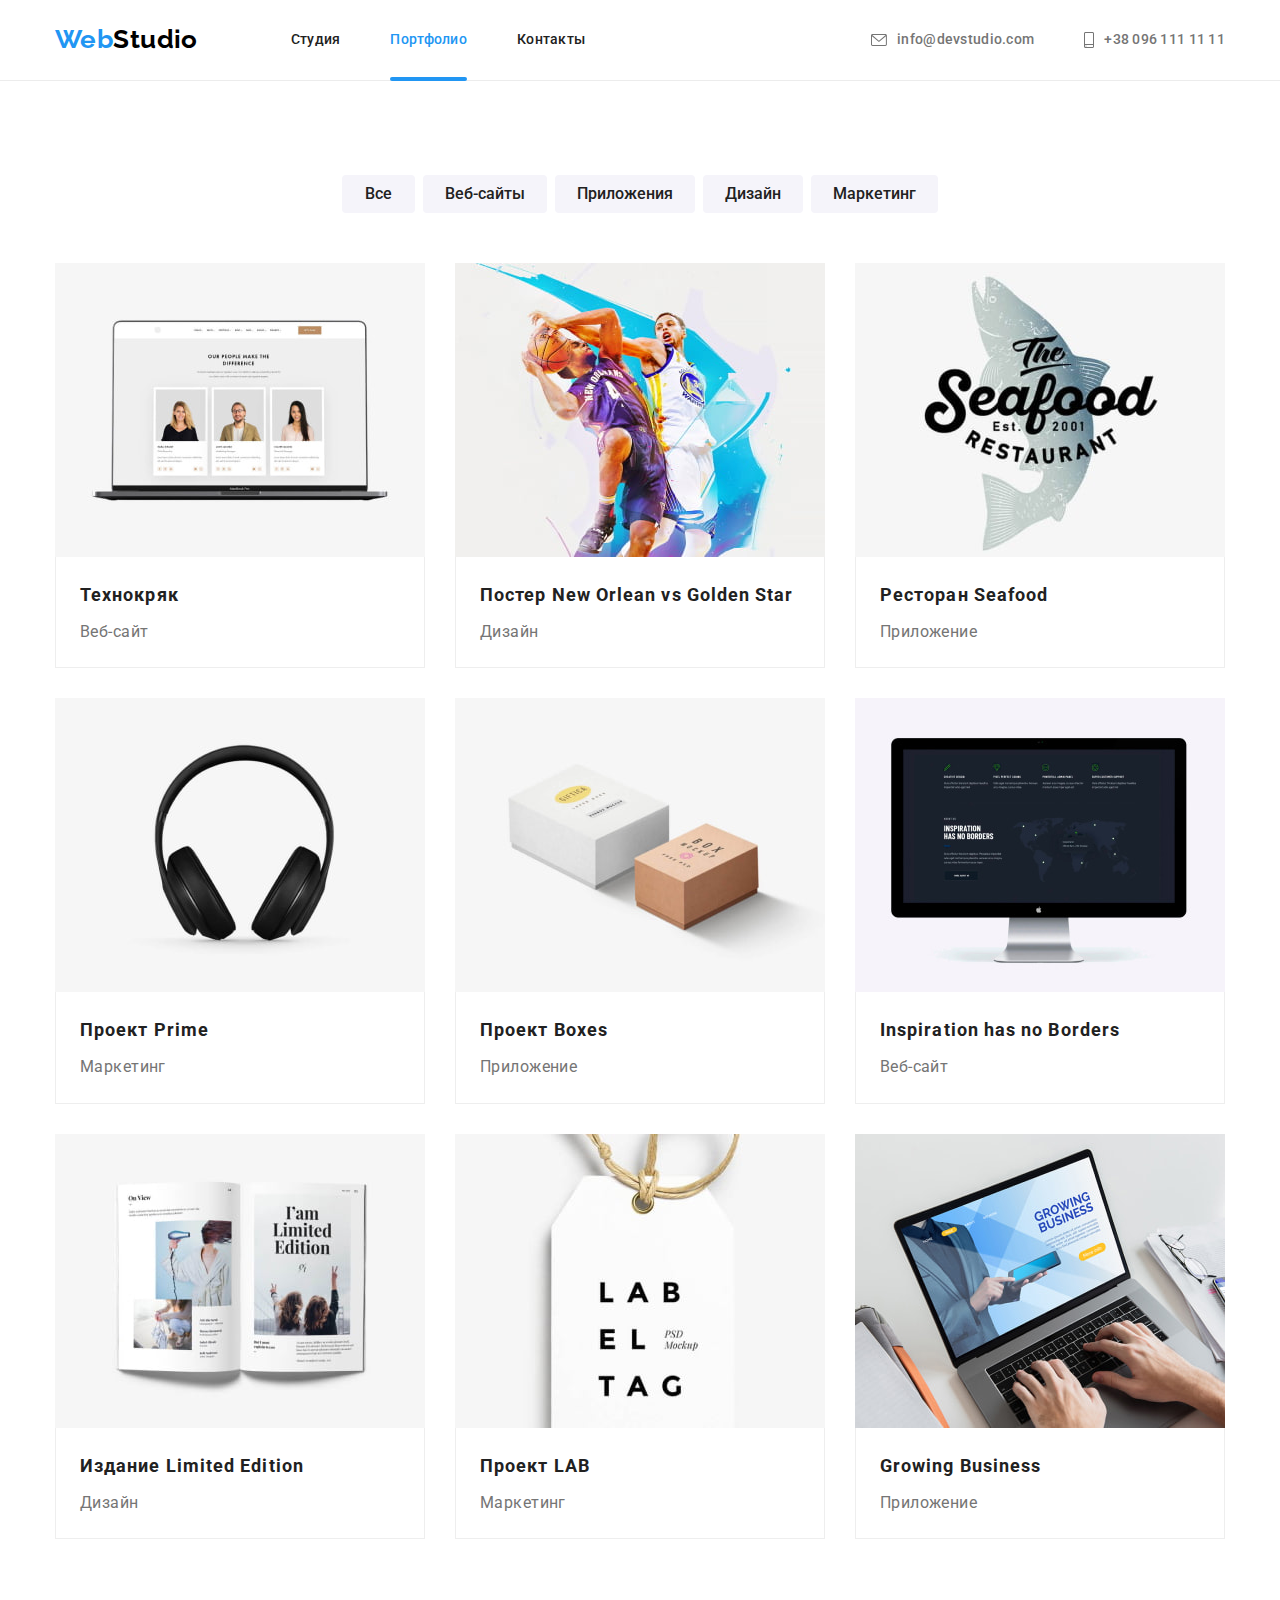
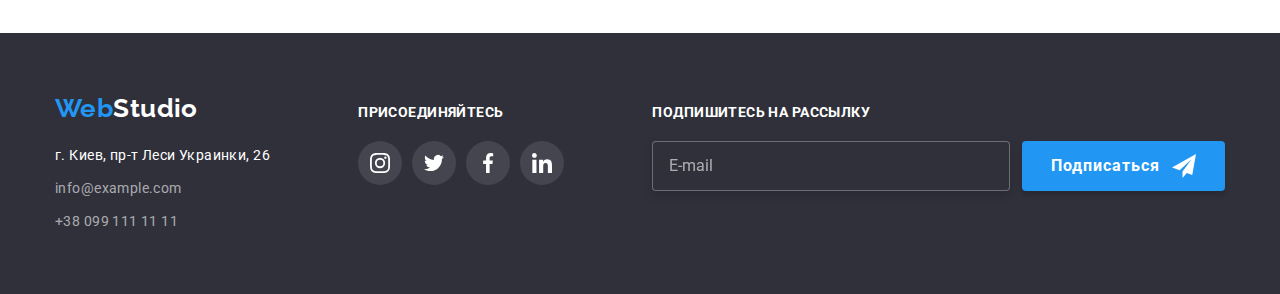
==== commit a2d435d3: "Добавляет паддинги контейнеру формы и маржины контейнерам форм филдов" ====
--- a/portfolio.html
+++ b/portfolio.html
@@ -84,8 +84,8 @@
                 </div>
               </div>
                 <div class="item-border">
-                  <h2 class="title">Технокряк</h2>
-                  <p class="text">Веб-сайт</p>
+                  <h2 class="card-title">Технокряк</h2>
+                  <p class="card-text">Веб-сайт</p>
                 </div>
               </a>
             </li>
@@ -104,8 +104,8 @@
                 </div>
                 </div>
                 <div class="item-border">
-                  <h2 class="title">Постер New Orlean vs Golden Star</h2>
-                  <p class="text">Дизайн</p>
+                  <h2 class="card-title">Постер New Orlean vs Golden Star</h2>
+                  <p class="card-text">Дизайн</p>
                 </div>
               </a>
             </li>
@@ -124,8 +124,8 @@
                 </div>
                 </div>
                 <div class="item-border">
-                  <h2 class="title">Ресторан Seafood</h2>
-                  <p class="text">Приложение</p>
+                  <h2 class="card-title">Ресторан Seafood</h2>
+                  <p class="card-text">Приложение</p>
                 </div>
               </a>
             </li>
@@ -144,8 +144,8 @@
                 </div>
                 </div>
                 <div class="item-border">
-                  <h2 class="title">Проект Prime</h2>
-                  <p class="text">Маркетинг</p>
+                  <h2 class="card-title">Проект Prime</h2>
+                  <p class="card-text">Маркетинг</p>
                 </div>
               </a>
             </li>
@@ -164,8 +164,8 @@
                 </div>
                 </div>
                 <div class="item-border">
-                  <h2 class="title">Проект Boxes</h2>
-                  <p class="text">Приложение</p>
+                  <h2 class="card-title">Проект Boxes</h2>
+                  <p class="card-text">Приложение</p>
                 </div>
               </a>
             </li>
@@ -180,8 +180,8 @@
                 </div>
                 </div>
                 <div class="item-border">
-                  <h2 class="title">Inspiration has no Borders</h2>
-                  <p class="text">Веб-сайт</p>
+                  <h2 class="card-title">Inspiration has no Borders</h2>
+                  <p class="card-text">Веб-сайт</p>
                 </div>
               </a>
             </li>
@@ -200,8 +200,8 @@
                 </div>
                 </div>
                 <div class="item-border">
-                  <h2 class="title">Издание Limited Edition</h2>
-                  <p class="text">Дизайн</p>
+                  <h2 class="card-title">Издание Limited Edition</h2>
+                  <p class="card-text">Дизайн</p>
                 </div>
               </a>
             </li>
@@ -220,8 +220,8 @@
                 </div>
               </div>
                 <div class="item-border">
-                  <h2 class="title">Проект LAB</h2>
-                  <p class="text">Маркетинг</p>
+                  <h2 class="card-title">Проект LAB</h2>
+                  <p class="card-text">Маркетинг</p>
                 </div>
               </a>
             </li>
@@ -240,8 +240,8 @@
                 </div>
                 </div>
                 <div class="item-border">
-                  <h2 class="title">Growing Business</h2>
-                  <p class="text">Приложение</p>
+                  <h2 class="card-title">Growing Business</h2>
+                  <p class="card-text">Приложение</p>
                 </div>
               </a>
             </li>
--- a/css/styles.css
+++ b/css/styles.css
@@ -646,7 +646,7 @@
   background-color: var(--white-color);
 }
 
-.item-border .title {
+.card-title {
   margin-bottom: 4px;
 
   color: var(--title-text-color);
@@ -657,7 +657,7 @@
   letter-spacing: 0.06em;
 }
 
-.works-list .text {
+.card-text {
   color: var(--primary-text-color);
 
   font-weight: 400;
@@ -693,7 +693,6 @@
   width: calc((100% - 60px) / 3);
   margin-right: 30px;
   margin-bottom: 30px;
-  /* width: 370px; */
 }
 
 .works-list .item:nth-child(3n) {
@@ -780,7 +779,7 @@
   transform: translate(-50%, -50%);
 
   width: 528px;
-  height: 581px;
+  padding: 40px;
 
   background-color: var(--white-color);
   border-radius: 4px;
@@ -819,14 +818,6 @@
 .modal-button:focus {
   fill: var(--accent-color);
   outline: none;
-}
-
-.form-container {
-  width: 448px;
-  margin-right: auto;
-  margin-left: auto;
-  margin-top: 40px;
-  margin-bottom: 40px;
 }
 
 .modal-title {
@@ -844,7 +835,7 @@
 /* Форма модалки */
 
 .form-field {
-  position: relative;
+  margin-bottom: 10px;
 }
 
 .form-name {
@@ -865,11 +856,14 @@
   padding: 12px 42px;
 }
 
+.comment-field {
+  margin-bottom: 20px;
+}
+
 .form-comment {
   width: 100%;
   height: 120px;
   padding: 12px 16px;
-  margin-bottom: 20px;
 
   resize: none;
 }
@@ -888,7 +882,6 @@
   position: relative;
   width: 100%;
   height: 40px;
-  margin-bottom: 10px;
 }
 
 .input-icon {
